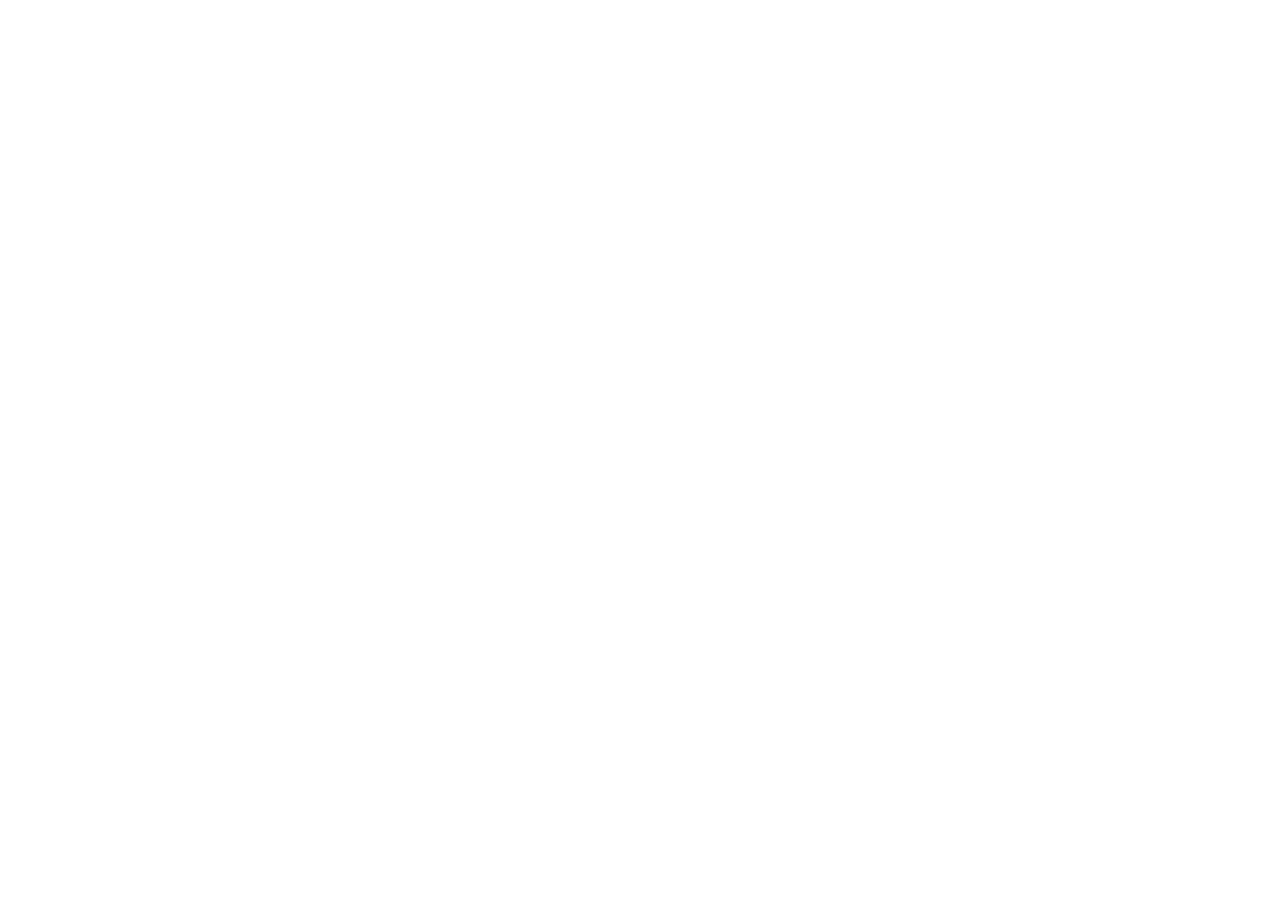
==== page.html @ 656ab649 "Detalhes da página e criação da segunda página" ====
<!DOCTYPE html>
<html lang="pt-br">

    <head>
        <meta charset="UTF-8">
        <meta http-equiv="X-UA-Compatible" content="IE=edge">
        <meta name="viewport" content="width=device-width, initial-scale=1.0">
        <title>Document</title>
        <link rel="stylesheet" href="page.css">
        <link rel="stylesheet" href="https://cdn.jsdelivr.net/npm/bootstrap@5.2.3/dist/css/bootstrap.min.css">
    </head>

    <body>
        
    </body>
</html>
---- page.css ----
*{
    margin: 0;
    padding: 0;
}
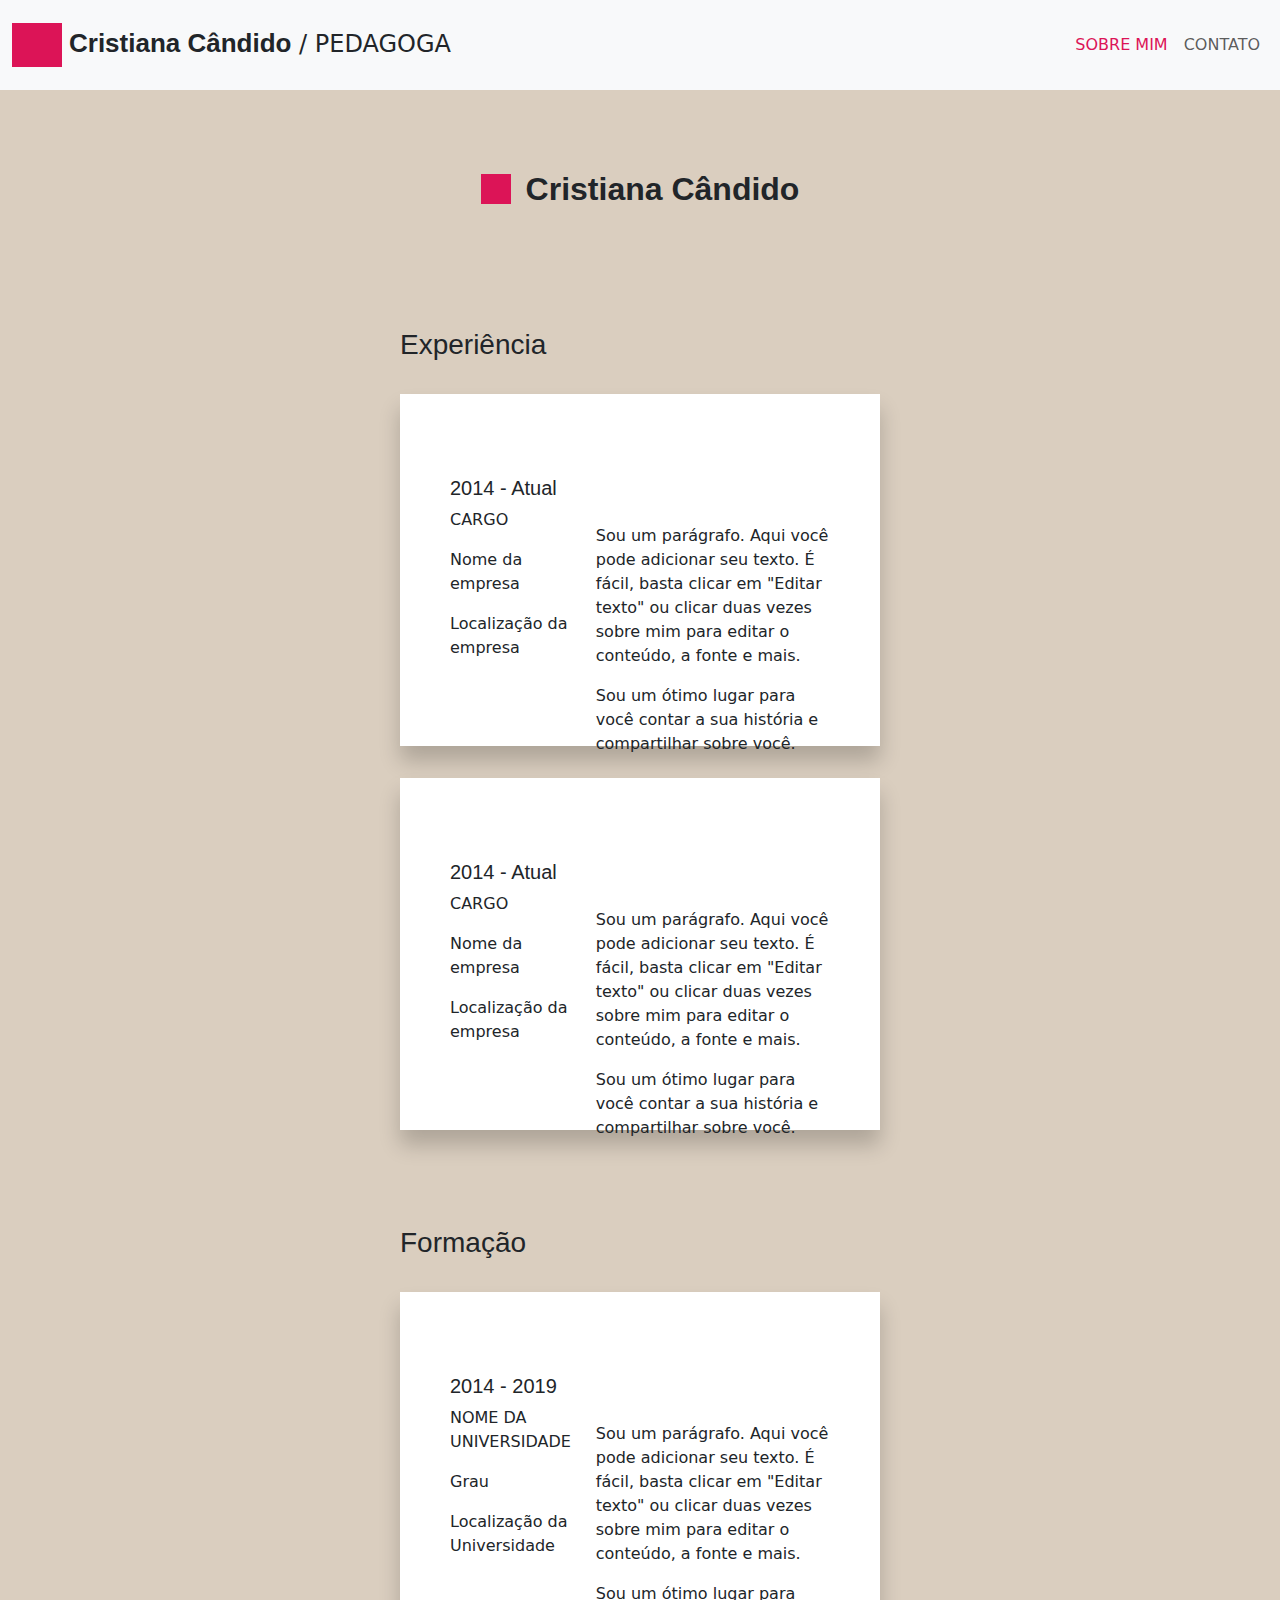
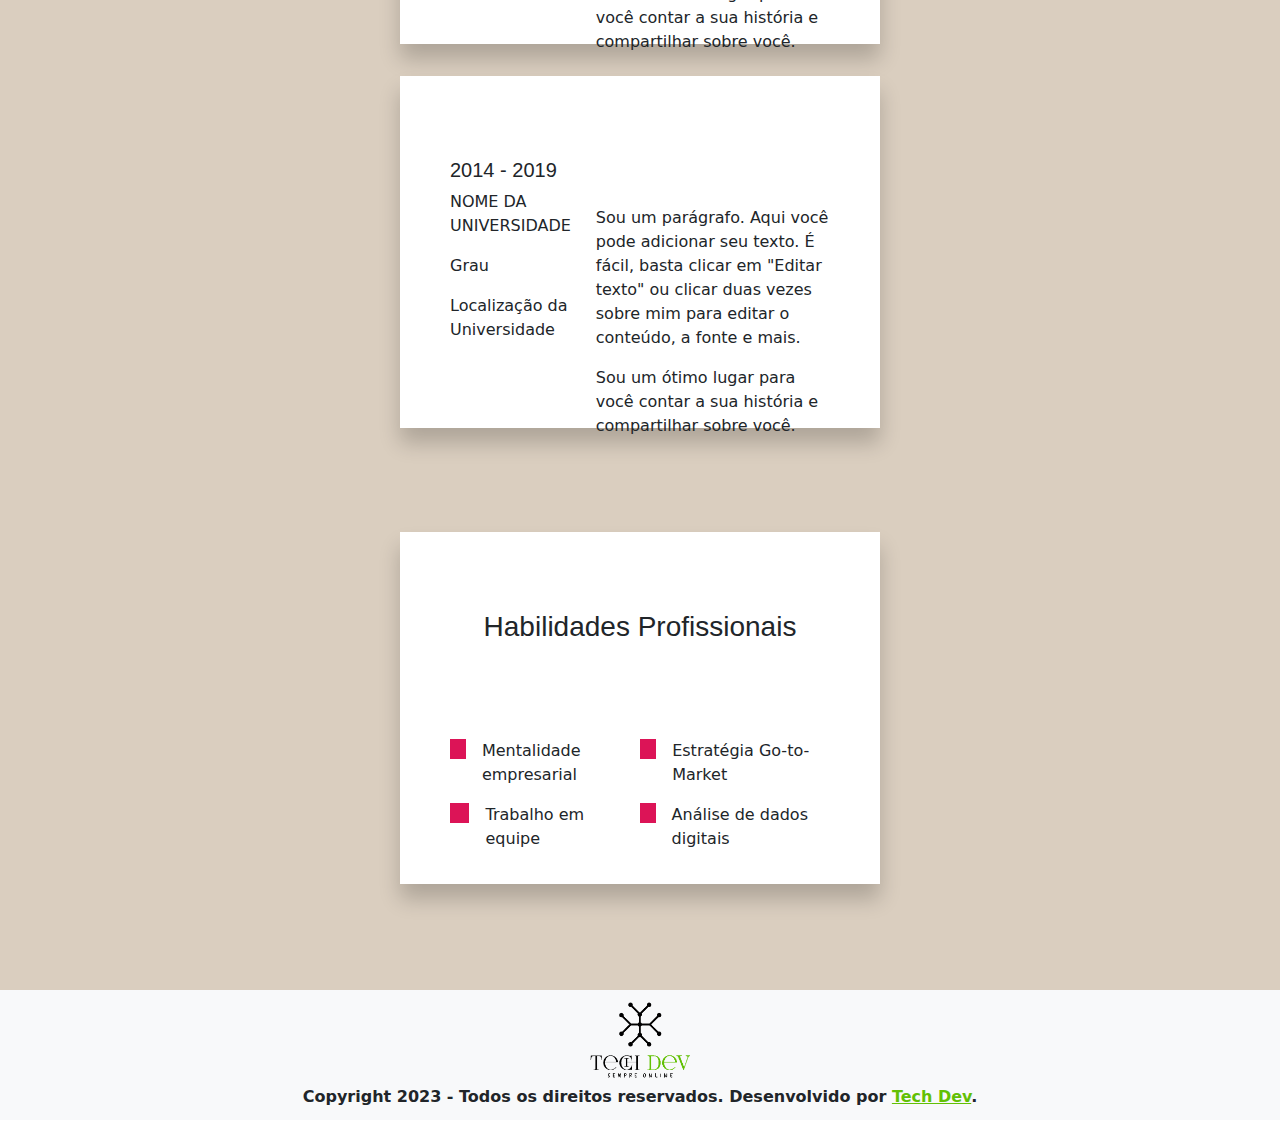
==== commit dea34a24: "Estrutura da segunda página" ====
--- a/page.html
+++ b/page.html
@@ -5,12 +5,192 @@
         <meta charset="UTF-8">
         <meta http-equiv="X-UA-Compatible" content="IE=edge">
         <meta name="viewport" content="width=device-width, initial-scale=1.0">
-        <title>Document</title>
+        <title>Cristiana Cândido - Experiência</title>
         <link rel="stylesheet" href="page.css">
         <link rel="stylesheet" href="https://cdn.jsdelivr.net/npm/bootstrap@5.2.3/dist/css/bootstrap.min.css">
     </head>
 
     <body>
         
+        <div class="container-fluid">
+
+            <div class="row">
+
+                <nav class="navbar navbar-expand bg-light" style="height: 90px;">
+
+                    <div class="container-fluid">
+
+                        <div class="nav-item" style="display: flex; cursor: pointer;">
+                            <div style="width: 50px; background-color: rgb(220, 20, 87) "></div>
+                            <h4 style="margin-top: 5px; margin-left: 7px; font-weight: lighter; font-size: 24px;"><span style="font-weight: 600; font-family: Verdana, Geneva, Tahoma, sans-serif; font-size: 26px;">Cristiana Cândido</span> / PEDAGOGA</h4>
+                        </div>
+
+                        <div class="navbar-right">
+
+                            <ul class="navbar-nav barra nav">
+    
+                                <li class="nav-item" >
+                                    <a class="nav-link" href="index.html" style="color: rgb(220, 20, 87)">SOBRE MIM</a>
+                                </li>
+    
+                                <li class="nav-item" >
+                                    <a class="nav-link" id="cont" href="#">CONTATO</a>
+                                </li>
+      
+                            </ul>
+    
+                        </div>
+
+                    </div>
+        
+                </nav>
+        
+            </div>
+
+            <div class="row">
+
+                <div class="col-md-12" id="body">
+
+                    <div style="display: flex; justify-content: center; margin-top: 5em; margin-bottom: 7em;">
+                        <div id="bloco"></div>
+
+                        <h2 style="font-family: Verdana, Geneva, Tahoma, sans-serif; font-weight: 600;">Cristiana Cândido</h2>
+                    </div>
+
+                    <h3>Experiência</h3>
+
+                    <div class="cartao">
+
+                        <div class="dados">
+                            <h5>2014 - Atual</h5>
+                            <p>CARGO</p>
+                            <p>Nome da empresa</p>
+                            <p>Localização da empresa</p>
+                        </div>
+
+                        <div class="info">
+                            <p>Sou um parágrafo. Aqui você pode adicionar seu texto. É fácil, basta clicar em "Editar texto" ou clicar duas vezes sobre mim para editar o conteúdo, a fonte e mais.</p>
+                            <p>Sou um ótimo lugar para você contar a sua história e compartilhar sobre você.</p>
+                        </div>
+                        
+                    </div>
+
+                    <div class="cartao">
+
+                        <div class="dados">
+                            <h5>2014 - Atual</h5>
+                            <p>CARGO</p>
+                            <p>Nome da empresa</p>
+                            <p>Localização da empresa</p>
+                        </div>
+
+                        <div class="info">
+                            <p>Sou um parágrafo. Aqui você pode adicionar seu texto. É fácil, basta clicar em "Editar texto" ou clicar duas vezes sobre mim para editar o conteúdo, a fonte e mais.</p>
+                            <p>Sou um ótimo lugar para você contar a sua história e compartilhar sobre você.</p>
+                        </div>
+                        
+                    </div>
+
+                    <br>
+                    <br>
+                    <br>
+                    <br>
+
+                    <h3>Formação</h3>
+
+                    <div class="cartao">
+
+                        <div class="dados">
+                            <h5>2014 - 2019</h5>
+                            <p>NOME DA UNIVERSIDADE</p>
+                            <p>Grau</p>
+                            <p>Localização da Universidade</p>
+                        </div>
+
+                        <div class="info">
+                            <p>Sou um parágrafo. Aqui você pode adicionar seu texto. É fácil, basta clicar em "Editar texto" ou clicar duas vezes sobre mim para editar o conteúdo, a fonte e mais.</p>
+                            <p>Sou um ótimo lugar para você contar a sua história e compartilhar sobre você.</p>
+                        </div>
+                        
+                    </div>
+
+                    <div class="cartao">
+
+                        <div class="dados">
+                            <h5>2014 - 2019</h5>
+                            <p>NOME DA UNIVERSIDADE</p>
+                            <p>Grau</p>
+                            <p>Localização da Universidade</p>
+                        </div>
+
+                        <div class="info">
+                            <p>Sou um parágrafo. Aqui você pode adicionar seu texto. É fácil, basta clicar em "Editar texto" ou clicar duas vezes sobre mim para editar o conteúdo, a fonte e mais.</p>
+                            <p>Sou um ótimo lugar para você contar a sua história e compartilhar sobre você.</p>
+                        </div>
+                        
+                    </div>
+
+                    <br>
+                    <br>
+                    <br>
+
+                    <div class="cartao2">
+
+                        <h3>Habilidades Profissionais</h3>
+                        
+                        <div class="lista">
+
+                            <div>
+                                <div style="display: flex;">
+                                    <div id="ponto"></div><p>Mentalidade empresarial</p>
+                                </div>
+
+                                <div style="display: flex;">
+                                    <div id="ponto"></div><p>Trabalho em equipe</p>
+                                </div>
+                            </div>
+
+                            <div>
+                                <div style="display: flex;">
+                                    <div id="ponto"></div><p>Estratégia Go-to-Market</p>
+                                </div>
+
+                                <div style="display: flex;">
+                                <div id="ponto"></div><p>Análise de dados digitais</p>
+                                </div>
+                            </div>
+
+                        </div>
+
+                    </div>
+
+                </div>
+
+            </div>
+
+            <footer>
+
+                <div class="row bg-light text-center" style="height: 130px;">
+
+                    <div class="col-md-12">
+
+                        <img src="img/logo.png" alt="logo" height="90px" style="margin-top: 5px;">
+
+                        <!-- <div style="display: flex; align-items: center; justify-content: center;">
+                            <a href="https://www.instagram.com/" target="_blank" class="redes" style="margin-right: 20px;"><img src="img/instagram.svg" alt="instagram" height="25px"> @techdev</a>
+
+                            <a href="https://www.whatsapp.com/?lang=pt_br" target="_blank" class="redes"><img src="img/whatsapp.svg" alt="whatsapp" height="25px"> (00) 9 9999-9999</a>
+                        </div> -->
+
+                        <strong><p>Copyright 2023 -  Todos os direitos reservados. Desenvolvido por <a href="#" style="color: rgb(98, 192, 4);">Tech Dev</a>.</p></strong>
+
+                    </div>
+
+                </div>
+
+            </footer>
+
+        </div>
+
     </body>
 </html>--- a/page.css
+++ b/page.css
@@ -3,3 +3,86 @@
     padding: 0;
 }
 
+#bloco{
+    width: 30px; 
+    height: 30px; 
+    background-color: rgb(220, 20, 87); 
+    margin-right: 15px; 
+    margin-top: 4px;
+}
+
+#cont:hover{
+    color: rgb(220, 20, 87);
+}
+
+h3{
+    font-family: 'Franklin Gothic Medium', 'Arial Narrow', Arial, sans-serif;    
+}
+
+#body{
+    background-color: rgb(218, 206, 191); 
+    padding-left: 25em; 
+    padding-right: 25em;
+    height: 2500px;
+}
+
+.cartao{
+    background: white;
+    padding: 50px;
+    height: 22em;
+    margin-top: 2em;
+    box-shadow: 0px 15px 20px rgba(0, 0, 0, 0.2);
+    display: flex;
+}
+
+h5{
+    color: rgb(220, 20, 87);
+    font-family: 'Franklin Gothic Medium', 'Arial Narrow', Arial, sans-serif;
+}
+
+.dados{
+    width: 28em;
+    margin-top: 2em;
+}
+
+.info{
+    width: 45em;
+    margin-top: 5em;
+}
+
+.cartao2{
+    background: white;
+    padding: 50px;
+    height: 22em;
+    margin-top: 2em;
+    box-shadow: 0px 15px 20px rgba(0, 0, 0, 0.2);
+}
+
+.cartao2 h3{
+    text-align: center;
+    margin-top: 1em;
+}
+
+#ponto{
+    height: 20px;
+    width: 20px;
+    background-color: rgb(220, 20, 87);
+    margin-right: 1em;
+}
+
+.lista{
+    display: flex;
+    justify-content: space-around;
+    margin-top: 6em;
+}
+
+@media screen and (max-width: 767px){
+    #body{
+        padding-left: 5em;
+        padding-right: 5em;
+    }
+    
+    .lista{
+        margin-top: 4em;
+    }
+}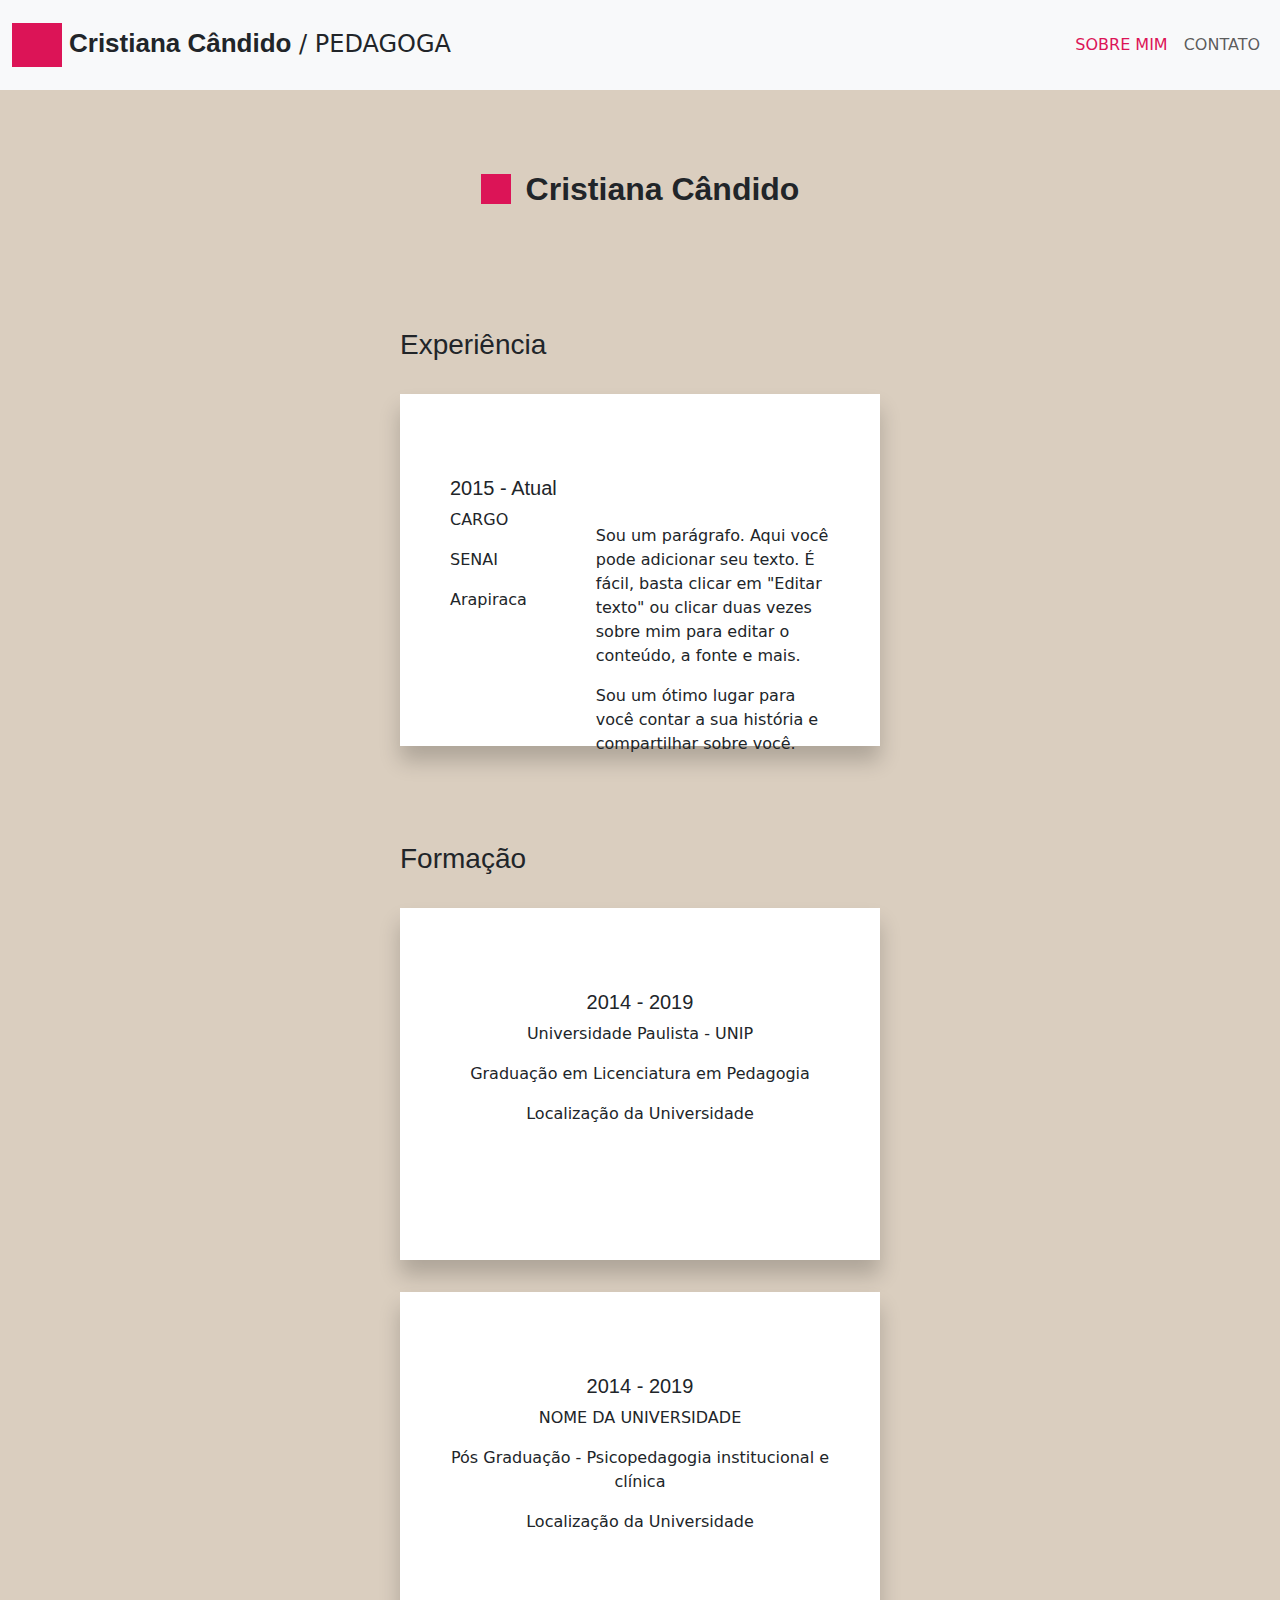
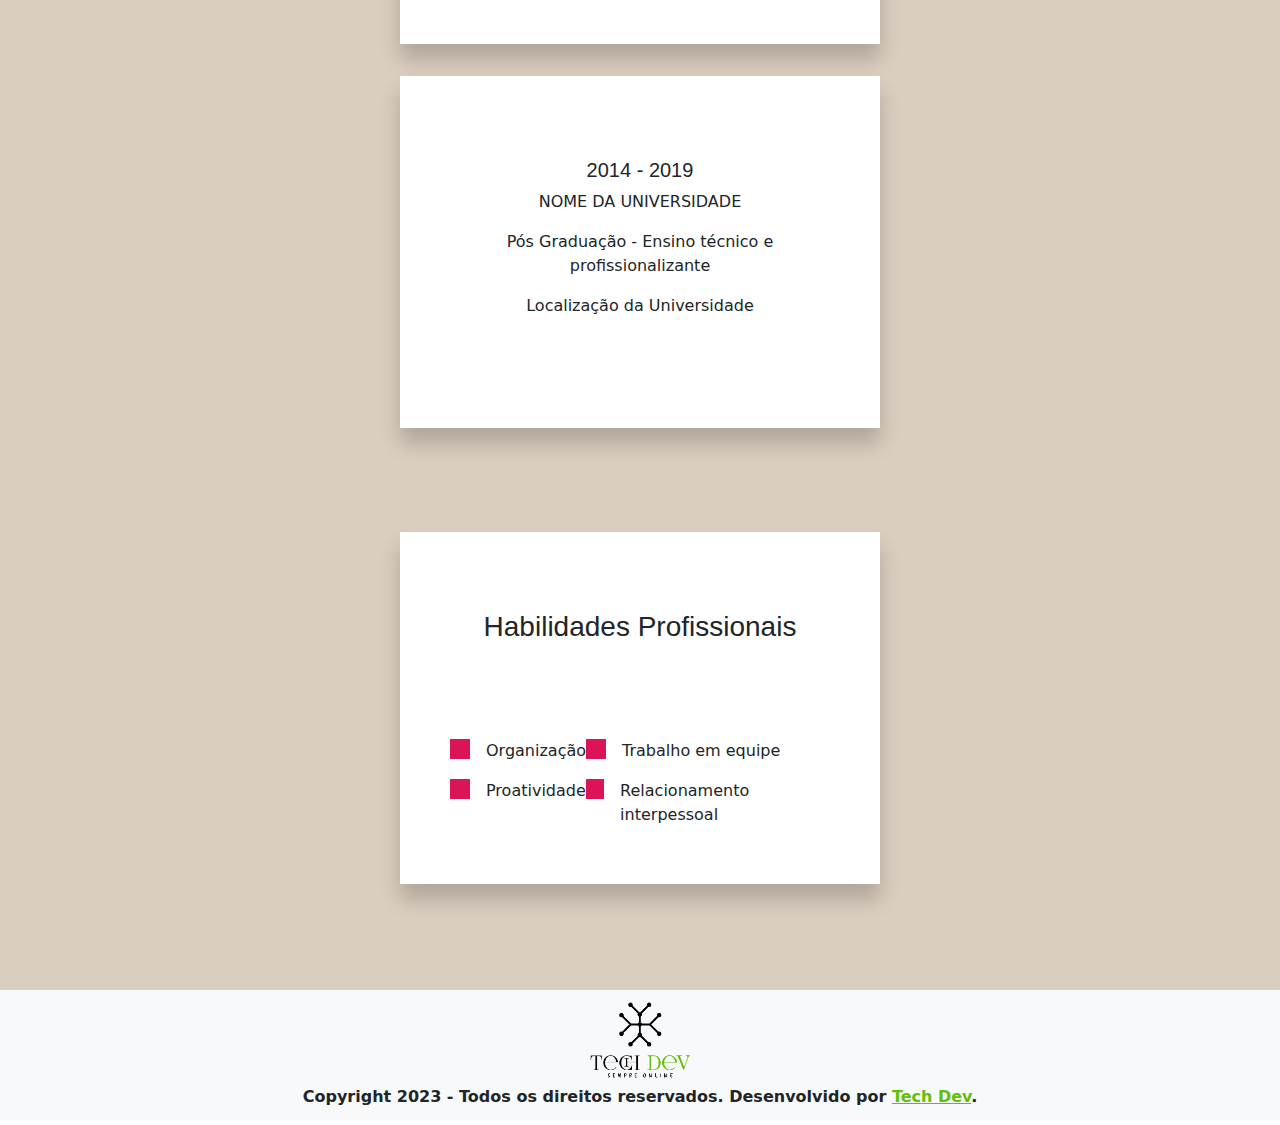
==== commit 2fecdb8f: "Alterações - textos" ====
--- a/page.html
+++ b/page.html
@@ -62,26 +62,10 @@
                     <div class="cartao">
 
                         <div class="dados">
-                            <h5>2014 - Atual</h5>
+                            <h5>2015 - Atual</h5>
                             <p>CARGO</p>
-                            <p>Nome da empresa</p>
-                            <p>Localização da empresa</p>
-                        </div>
-
-                        <div class="info">
-                            <p>Sou um parágrafo. Aqui você pode adicionar seu texto. É fácil, basta clicar em "Editar texto" ou clicar duas vezes sobre mim para editar o conteúdo, a fonte e mais.</p>
-                            <p>Sou um ótimo lugar para você contar a sua história e compartilhar sobre você.</p>
-                        </div>
-                        
-                    </div>
-
-                    <div class="cartao">
-
-                        <div class="dados">
-                            <h5>2014 - Atual</h5>
-                            <p>CARGO</p>
-                            <p>Nome da empresa</p>
-                            <p>Localização da empresa</p>
+                            <p>SENAI</p>
+                            <p>Arapiraca</p>
                         </div>
 
                         <div class="info">
@@ -98,34 +82,35 @@
 
                     <h3>Formação</h3>
 
-                    <div class="cartao">
+                    <div class="cartao" id="dado">
+
+                        <div class="dados">
+                            <h5>2014 - 2019</h5>
+                            <p>Universidade Paulista - UNIP</p>
+                            <p>Graduação em Licenciatura em Pedagogia</p>
+                            <p>Localização da Universidade</p>
+                        </div>
+                        
+                    </div>
+
+                    <div class="cartao" id="dado">
 
                         <div class="dados">
                             <h5>2014 - 2019</h5>
                             <p>NOME DA UNIVERSIDADE</p>
-                            <p>Grau</p>
+                            <p>Pós Graduação - Psicopedagogia institucional e clínica</p>
                             <p>Localização da Universidade</p>
                         </div>
 
-                        <div class="info">
-                            <p>Sou um parágrafo. Aqui você pode adicionar seu texto. É fácil, basta clicar em "Editar texto" ou clicar duas vezes sobre mim para editar o conteúdo, a fonte e mais.</p>
-                            <p>Sou um ótimo lugar para você contar a sua história e compartilhar sobre você.</p>
-                        </div>
-                        
                     </div>
 
-                    <div class="cartao">
+                    <div class="cartao" id="dado">
 
                         <div class="dados">
                             <h5>2014 - 2019</h5>
                             <p>NOME DA UNIVERSIDADE</p>
-                            <p>Grau</p>
+                            <p>Pós Graduação - Ensino técnico e profissionalizante</p>
                             <p>Localização da Universidade</p>
-                        </div>
-
-                        <div class="info">
-                            <p>Sou um parágrafo. Aqui você pode adicionar seu texto. É fácil, basta clicar em "Editar texto" ou clicar duas vezes sobre mim para editar o conteúdo, a fonte e mais.</p>
-                            <p>Sou um ótimo lugar para você contar a sua história e compartilhar sobre você.</p>
                         </div>
                         
                     </div>
@@ -142,21 +127,21 @@
 
                             <div>
                                 <div style="display: flex;">
-                                    <div id="ponto"></div><p>Mentalidade empresarial</p>
+                                    <div id="ponto"></div><p>Organização</p>
                                 </div>
 
                                 <div style="display: flex;">
-                                    <div id="ponto"></div><p>Trabalho em equipe</p>
+                                    <div id="ponto"></div><p>Proatividade</p>
                                 </div>
                             </div>
 
                             <div>
                                 <div style="display: flex;">
-                                    <div id="ponto"></div><p>Estratégia Go-to-Market</p>
+                                    <div id="ponto"></div><p>Trabalho em equipe</p>
                                 </div>
 
                                 <div style="display: flex;">
-                                <div id="ponto"></div><p>Análise de dados digitais</p>
+                                <div id="ponto"></div><p>Relacionamento interpessoal</p>
                                 </div>
                             </div>
 
--- a/page.css
+++ b/page.css
@@ -45,6 +45,12 @@
     margin-top: 2em;
 }
 
+#dado{
+    display: flex;
+    justify-content: center;
+    text-align: center;
+}
+
 .info{
     width: 45em;
     margin-top: 5em;
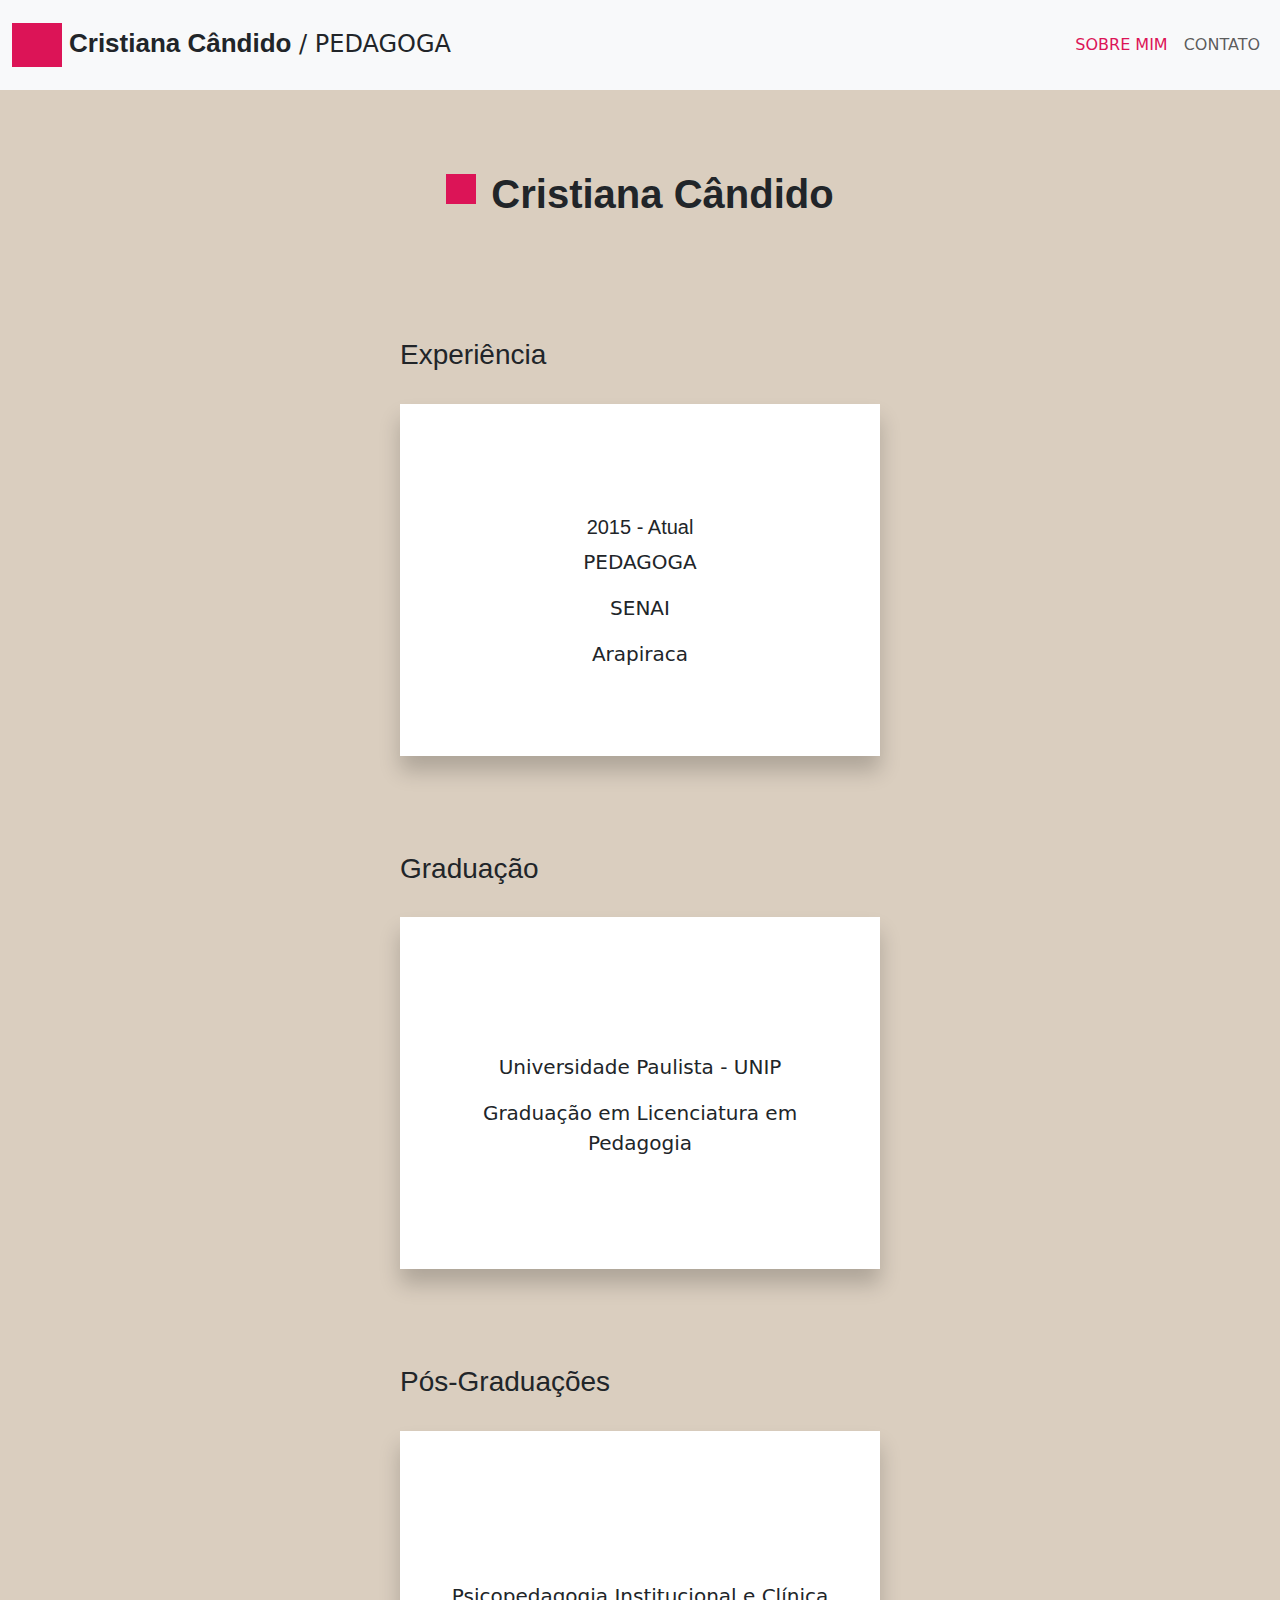
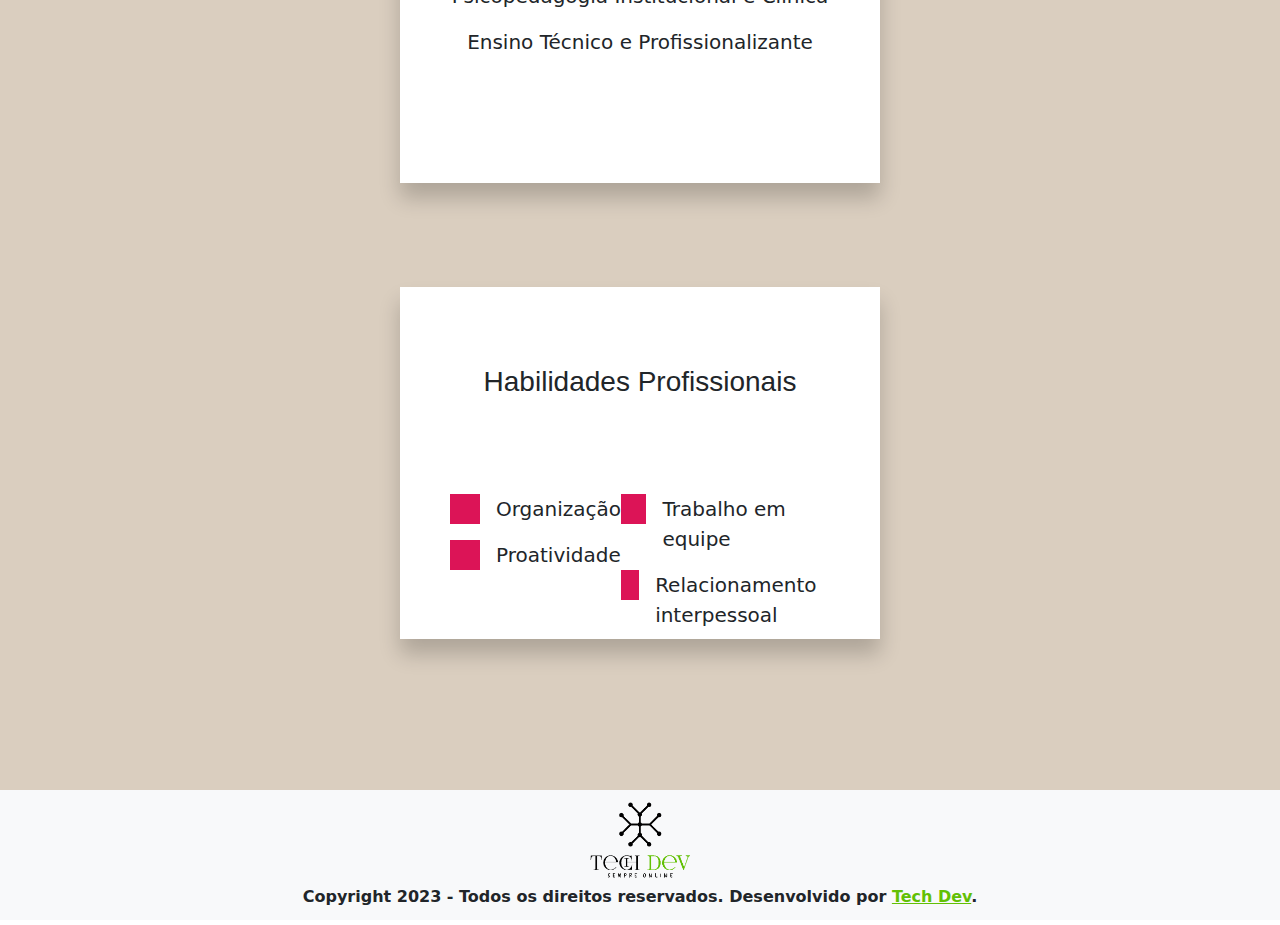
==== commit cb5e7f6a: "Finalização" ====
--- a/page.html
+++ b/page.html
@@ -34,7 +34,7 @@
                                 </li>
     
                                 <li class="nav-item" >
-                                    <a class="nav-link" id="cont" href="#">CONTATO</a>
+                                    <a class="nav-link" id="cont" href="https://www.instagram.com/cristiana_candido123/?igshid=MDM4ZDc5MmU%3D" target="_blank">CONTATO</a>
                                 </li>
       
                             </ul>
@@ -54,23 +54,18 @@
                     <div style="display: flex; justify-content: center; margin-top: 5em; margin-bottom: 7em;">
                         <div id="bloco"></div>
 
-                        <h2 style="font-family: Verdana, Geneva, Tahoma, sans-serif; font-weight: 600;">Cristiana Cândido</h2>
+                        <h1 style="font-family: Verdana, Geneva, Tahoma, sans-serif; font-weight: 600;">Cristiana Cândido</h1>
                     </div>
 
                     <h3>Experiência</h3>
 
-                    <div class="cartao">
+                    <div class="cartao" id="dado">
 
                         <div class="dados">
                             <h5>2015 - Atual</h5>
-                            <p>CARGO</p>
+                            <p>PEDAGOGA</p>
                             <p>SENAI</p>
                             <p>Arapiraca</p>
-                        </div>
-
-                        <div class="info">
-                            <p>Sou um parágrafo. Aqui você pode adicionar seu texto. É fácil, basta clicar em "Editar texto" ou clicar duas vezes sobre mim para editar o conteúdo, a fonte e mais.</p>
-                            <p>Sou um ótimo lugar para você contar a sua história e compartilhar sobre você.</p>
                         </div>
                         
                     </div>
@@ -80,37 +75,29 @@
                     <br>
                     <br>
 
-                    <h3>Formação</h3>
+                    <h3>Graduação</h3>
 
                     <div class="cartao" id="dado">
 
                         <div class="dados">
-                            <h5>2014 - 2019</h5>
                             <p>Universidade Paulista - UNIP</p>
                             <p>Graduação em Licenciatura em Pedagogia</p>
-                            <p>Localização da Universidade</p>
                         </div>
                         
                     </div>
 
-                    <div class="cartao" id="dado">
+                    <br>
+                    <br>
+                    <br>
+                    <br>
 
-                        <div class="dados">
-                            <h5>2014 - 2019</h5>
-                            <p>NOME DA UNIVERSIDADE</p>
-                            <p>Pós Graduação - Psicopedagogia institucional e clínica</p>
-                            <p>Localização da Universidade</p>
-                        </div>
-
-                    </div>
+                    <h3>Pós-Graduações</h3>
 
                     <div class="cartao" id="dado">
 
                         <div class="dados">
-                            <h5>2014 - 2019</h5>
-                            <p>NOME DA UNIVERSIDADE</p>
-                            <p>Pós Graduação - Ensino técnico e profissionalizante</p>
-                            <p>Localização da Universidade</p>
+                            <p>Psicopedagogia Institucional e Clínica</p>
+                            <p>Ensino Técnico e Profissionalizante</p>
                         </div>
                         
                     </div>
@@ -127,21 +114,21 @@
 
                             <div>
                                 <div style="display: flex;">
-                                    <div id="ponto"></div><p>Organização</p>
+                                    <div id="ponto"></div><p id="let">Organização</p>
                                 </div>
 
                                 <div style="display: flex;">
-                                    <div id="ponto"></div><p>Proatividade</p>
+                                    <div id="ponto"></div><p id="let">Proatividade</p>
                                 </div>
                             </div>
 
                             <div>
                                 <div style="display: flex;">
-                                    <div id="ponto"></div><p>Trabalho em equipe</p>
+                                    <div id="ponto"></div><p id="let">Trabalho em equipe</p>
                                 </div>
 
                                 <div style="display: flex;">
-                                <div id="ponto"></div><p>Relacionamento interpessoal</p>
+                                <div id="ponto"></div><p id="let">Relacionamento interpessoal</p>
                                 </div>
                             </div>
 
@@ -161,13 +148,7 @@
 
                         <img src="img/logo.png" alt="logo" height="90px" style="margin-top: 5px;">
 
-                        <!-- <div style="display: flex; align-items: center; justify-content: center;">
-                            <a href="https://www.instagram.com/" target="_blank" class="redes" style="margin-right: 20px;"><img src="img/instagram.svg" alt="instagram" height="25px"> @techdev</a>
-
-                            <a href="https://www.whatsapp.com/?lang=pt_br" target="_blank" class="redes"><img src="img/whatsapp.svg" alt="whatsapp" height="25px"> (00) 9 9999-9999</a>
-                        </div> -->
-
-                        <strong><p>Copyright 2023 -  Todos os direitos reservados. Desenvolvido por <a href="#" style="color: rgb(98, 192, 4);">Tech Dev</a>.</p></strong>
+                        <strong><p>Copyright 2023 -  Todos os direitos reservados. Desenvolvido por <a href="tech.html" target="_blank" style="color: rgb(98, 192, 4);">Tech Dev</a>.</p></strong>
 
                     </div>
 
--- a/page.css
+++ b/page.css
@@ -23,7 +23,7 @@
     background-color: rgb(218, 206, 191); 
     padding-left: 25em; 
     padding-right: 25em;
-    height: 2500px;
+    height: 2300px;
 }
 
 .cartao{
@@ -33,6 +33,8 @@
     margin-top: 2em;
     box-shadow: 0px 15px 20px rgba(0, 0, 0, 0.2);
     display: flex;
+    align-items: center;
+    text-align: center;
 }
 
 h5{
@@ -43,12 +45,17 @@
 .dados{
     width: 28em;
     margin-top: 2em;
+    font-size: 20px;
 }
 
 #dado{
     display: flex;
     justify-content: center;
     text-align: center;
+}
+
+#let{
+    font-size: 20px;
 }
 
 .info{
@@ -70,8 +77,8 @@
 }
 
 #ponto{
-    height: 20px;
-    width: 20px;
+    height: 30px;
+    width: 30px;
     background-color: rgb(220, 20, 87);
     margin-right: 1em;
 }
